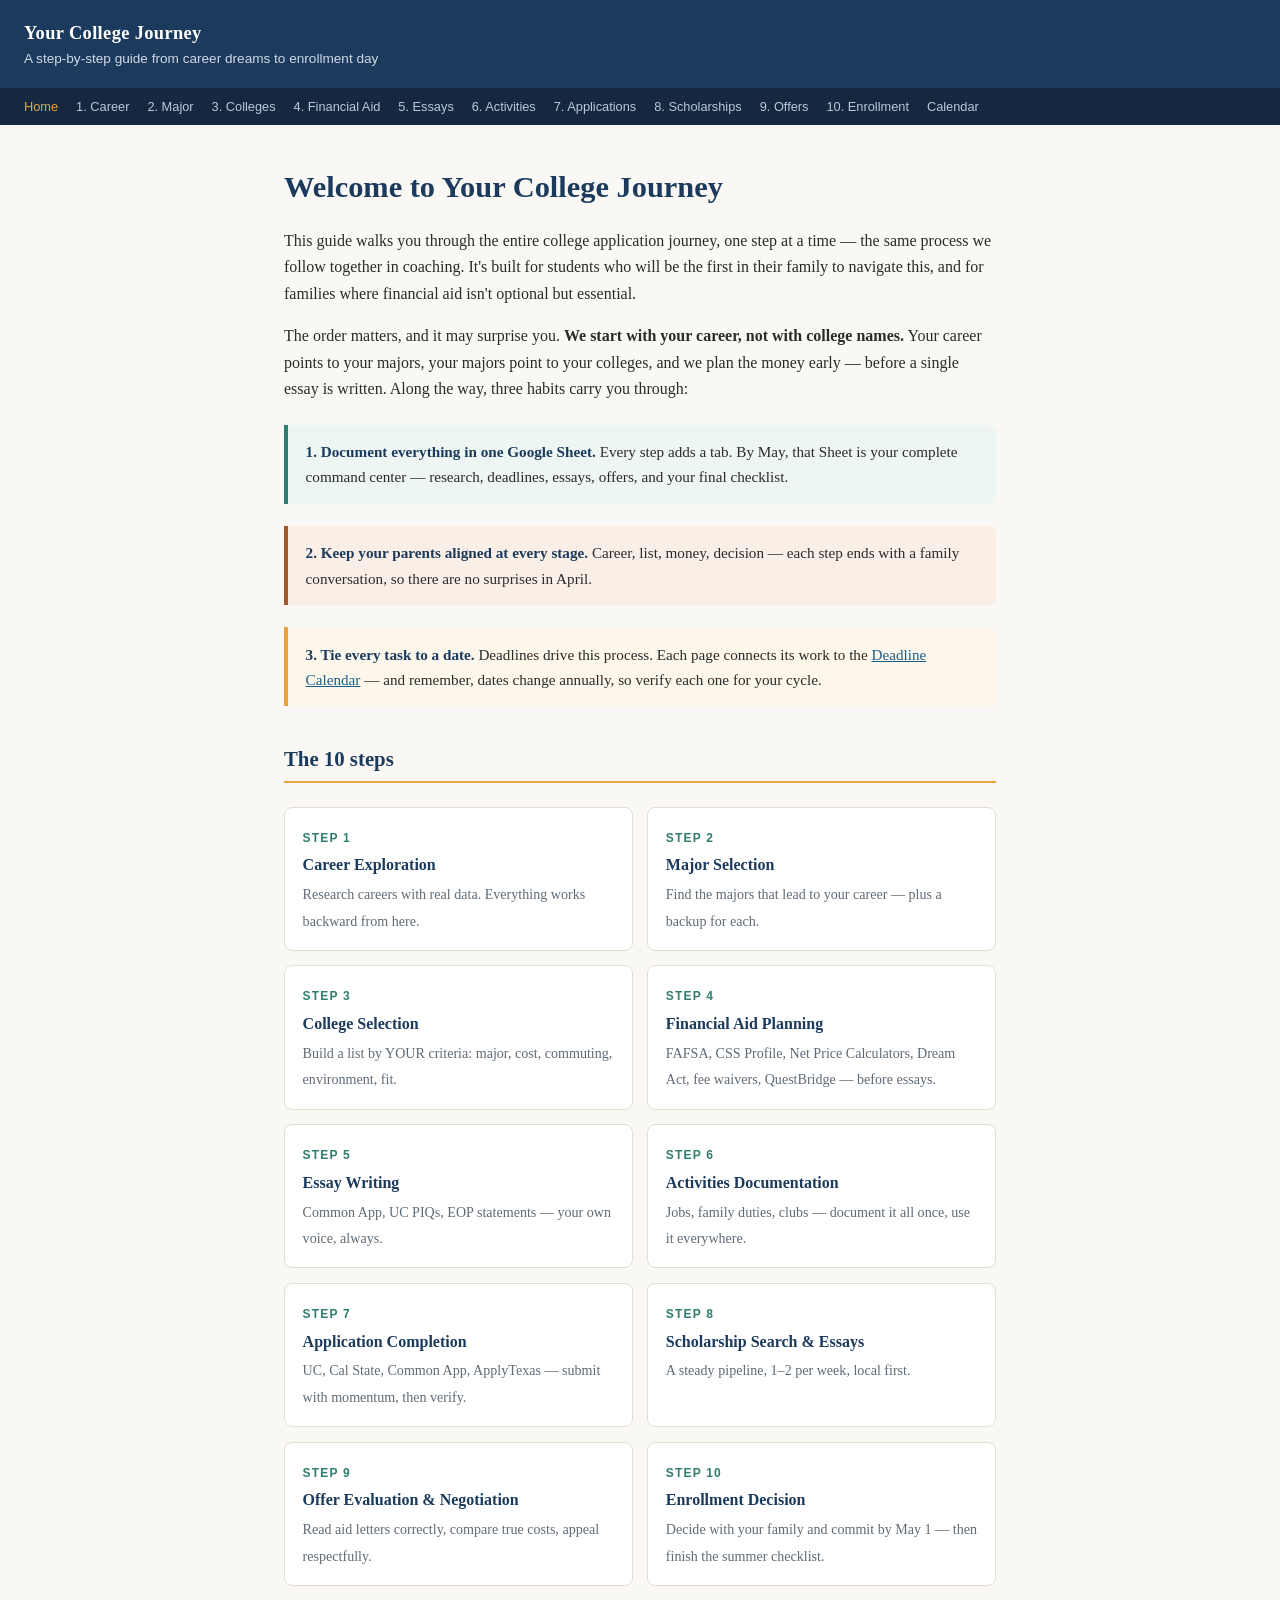
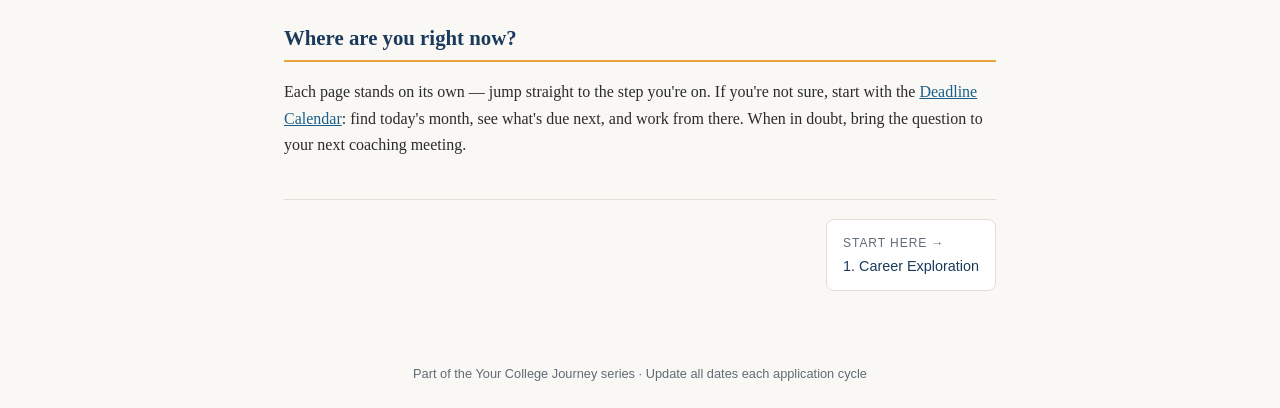
==== index.html @ cbc1ec45 "Initial version v0.0.0 Initial version created by Claude Cowork (Fable 5)" ====
<!DOCTYPE html>
<html lang="en">
<head>
<meta charset="UTF-8">
<meta name="viewport" content="width=device-width, initial-scale=1.0">
<title>Your College Journey — Home</title>
<link rel="stylesheet" href="styles.css">
</head>
<body>
<header class="site">
  <div class="brand"><a href="index.html">Your College Journey</a></div>
  <div class="tagline">A step-by-step guide from career dreams to enrollment day</div>
</header>
<nav class="steps">
  <a href="index.html" class="current">Home</a>
  <a href="01-career-exploration.html">1. Career</a>
  <a href="02-major-selection.html">2. Major</a>
  <a href="03-college-selection.html">3. Colleges</a>
  <a href="04-financial-aid.html">4. Financial Aid</a>
  <a href="05-essay-writing.html">5. Essays</a>
  <a href="06-activities.html">6. Activities</a>
  <a href="07-application-completion.html">7. Applications</a>
  <a href="08-scholarships.html">8. Scholarships</a>
  <a href="09-offer-evaluation.html">9. Offers</a>
  <a href="10-enrollment.html">10. Enrollment</a>
  <a href="deadline-calendar.html">Calendar</a>
</nav>
<main>
<h1>Welcome to Your College Journey</h1>
<p>This guide walks you through the entire college application journey, one step at a time — the same process we follow together in coaching. It's built for students who will be the first in their family to navigate this, and for families where financial aid isn't optional but essential.</p>
<p>The order matters, and it may surprise you. <strong>We start with your career, not with college names.</strong> Your career points to your majors, your majors point to your colleges, and we plan the money early — before a single essay is written. Along the way, three habits carry you through:</p>

<div class="callout sheet"><strong>1. Document everything in one Google Sheet.</strong> Every step adds a tab. By May, that Sheet is your complete command center — research, deadlines, essays, offers, and your final checklist.</div>
<div class="callout family"><strong>2. Keep your parents aligned at every stage.</strong> Career, list, money, decision — each step ends with a family conversation, so there are no surprises in April.</div>
<div class="callout"><strong>3. Tie every task to a date.</strong> Deadlines drive this process. Each page connects its work to the <a href="deadline-calendar.html">Deadline Calendar</a> — and remember, dates change annually, so verify each one for your cycle.</div>

<h2>The 10 steps</h2>
<div class="stage-grid">
  <a class="stage-card" href="01-career-exploration.html"><span class="num">Step 1</span><span class="name">Career Exploration</span><span class="desc">Research careers with real data. Everything works backward from here.</span></a>
  <a class="stage-card" href="02-major-selection.html"><span class="num">Step 2</span><span class="name">Major Selection</span><span class="desc">Find the majors that lead to your career — plus a backup for each.</span></a>
  <a class="stage-card" href="03-college-selection.html"><span class="num">Step 3</span><span class="name">College Selection</span><span class="desc">Build a list by YOUR criteria: major, cost, commuting, environment, fit.</span></a>
  <a class="stage-card" href="04-financial-aid.html"><span class="num">Step 4</span><span class="name">Financial Aid Planning</span><span class="desc">FAFSA, CSS Profile, Net Price Calculators, Dream Act, fee waivers, QuestBridge — before essays.</span></a>
  <a class="stage-card" href="05-essay-writing.html"><span class="num">Step 5</span><span class="name">Essay Writing</span><span class="desc">Common App, UC PIQs, EOP statements — your own voice, always.</span></a>
  <a class="stage-card" href="06-activities.html"><span class="num">Step 6</span><span class="name">Activities Documentation</span><span class="desc">Jobs, family duties, clubs — document it all once, use it everywhere.</span></a>
  <a class="stage-card" href="07-application-completion.html"><span class="num">Step 7</span><span class="name">Application Completion</span><span class="desc">UC, Cal State, Common App, ApplyTexas — submit with momentum, then verify.</span></a>
  <a class="stage-card" href="08-scholarships.html"><span class="num">Step 8</span><span class="name">Scholarship Search &amp; Essays</span><span class="desc">A steady pipeline, 1–2 per week, local first.</span></a>
  <a class="stage-card" href="09-offer-evaluation.html"><span class="num">Step 9</span><span class="name">Offer Evaluation &amp; Negotiation</span><span class="desc">Read aid letters correctly, compare true costs, appeal respectfully.</span></a>
  <a class="stage-card" href="10-enrollment.html"><span class="num">Step 10</span><span class="name">Enrollment Decision</span><span class="desc">Decide with your family and commit by May 1 — then finish the summer checklist.</span></a>
</div>

<h2>Where are you right now?</h2>
<p>Each page stands on its own — jump straight to the step you're on. If you're not sure, start with the <a href="deadline-calendar.html">Deadline Calendar</a>: find today's month, see what's due next, and work from there. When in doubt, bring the question to your next coaching meeting.</p>

<div class="prevnext">
  <a href="01-career-exploration.html" style="margin-left:auto;"><span class="dir">Start here &rarr;</span><br>1. Career Exploration</a>
</div>
</main>
<footer class="site">Part of the Your College Journey series &middot; Update all dates each application cycle</footer>
</body>
</html>
---- styles.css ----
/* College Journey — shared styles */
:root {
  --navy: #1b3a5c;
  --gold: #e8a33d;
  --teal: #2e7d6e;
  --bg: #faf8f4;
  --card: #ffffff;
  --text: #2b2b2b;
  --muted: #5f6b76;
  --border: #e3ded4;
}

* { box-sizing: border-box; }

body {
  margin: 0;
  font-family: Georgia, "Times New Roman", serif;
  background: var(--bg);
  color: var(--text);
  line-height: 1.65;
}

header.site {
  background: var(--navy);
  color: #fff;
  padding: 1.1rem 1.5rem;
}
header.site a { color: #fff; text-decoration: none; }
header.site .brand {
  font-size: 1.15rem;
  font-weight: bold;
  letter-spacing: 0.02em;
}
header.site .tagline {
  font-size: 0.85rem;
  color: #cfdae6;
  font-family: "Helvetica Neue", Arial, sans-serif;
}

nav.steps {
  background: #14293f;
  padding: 0.5rem 1.5rem;
  font-family: "Helvetica Neue", Arial, sans-serif;
  font-size: 0.8rem;
}
nav.steps a {
  color: #b8c9da;
  text-decoration: none;
  margin-right: 0.9rem;
  white-space: nowrap;
}
nav.steps a:hover, nav.steps a.current { color: var(--gold); }

main {
  max-width: 760px;
  margin: 0 auto;
  padding: 2rem 1.5rem 3rem;
}

.step-label {
  font-family: "Helvetica Neue", Arial, sans-serif;
  font-size: 0.8rem;
  text-transform: uppercase;
  letter-spacing: 0.12em;
  color: var(--teal);
  font-weight: bold;
}

h1 { font-size: 1.9rem; color: var(--navy); margin: 0.3rem 0 1rem; }
h2 { font-size: 1.3rem; color: var(--navy); margin-top: 2.2rem; border-bottom: 2px solid var(--gold); padding-bottom: 0.3rem; }
h3 { font-size: 1.05rem; color: var(--navy); }

a { color: #1a5f8a; }

.callout {
  border-left: 4px solid var(--gold);
  background: #fdf6ea;
  padding: 0.9rem 1.1rem;
  margin: 1.4rem 0;
  border-radius: 0 6px 6px 0;
  font-size: 0.95rem;
}
.callout.sheet { border-left-color: var(--teal); background: #eef6f3; }
.callout.family { border-left-color: #a05a2c; background: #f9efe6; }
.callout strong { color: var(--navy); }

ol.actions { padding-left: 1.3rem; }
ol.actions > li { margin-bottom: 1rem; }
ol.actions > li::marker { font-weight: bold; color: var(--teal); }

.resource {
  background: var(--card);
  border: 1px solid var(--border);
  border-radius: 8px;
  padding: 0.9rem 1.1rem;
  margin-bottom: 0.9rem;
}
.resource .rname { font-weight: bold; color: var(--navy); }
.resource .rwhy { font-size: 0.93rem; color: var(--muted); margin-top: 0.2rem; }

table.timeline {
  width: 100%;
  border-collapse: collapse;
  font-size: 0.92rem;
  font-family: "Helvetica Neue", Arial, sans-serif;
  margin: 1rem 0 1.6rem;
}
table.timeline th {
  background: var(--navy);
  color: #fff;
  text-align: left;
  padding: 0.5rem 0.7rem;
}
table.timeline td {
  border: 1px solid var(--border);
  padding: 0.5rem 0.7rem;
  vertical-align: top;
  background: #fff;
}
table.timeline tr.season td { background: #eef2f6; font-weight: bold; color: var(--navy); }

.prevnext {
  display: flex;
  justify-content: space-between;
  gap: 1rem;
  margin-top: 2.5rem;
  border-top: 1px solid var(--border);
  padding-top: 1.2rem;
  font-family: "Helvetica Neue", Arial, sans-serif;
  font-size: 0.9rem;
}
.prevnext a {
  text-decoration: none;
  color: var(--navy);
  background: #fff;
  border: 1px solid var(--border);
  border-radius: 8px;
  padding: 0.7rem 1rem;
  max-width: 48%;
}
.prevnext a:hover { border-color: var(--gold); }
.prevnext .dir { font-size: 0.75rem; text-transform: uppercase; letter-spacing: 0.08em; color: var(--muted); }

footer.site {
  text-align: center;
  font-size: 0.8rem;
  color: var(--muted);
  padding: 1.5rem;
  font-family: "Helvetica Neue", Arial, sans-serif;
}

/* Index page cards */
.stage-grid { display: grid; grid-template-columns: 1fr 1fr; gap: 0.9rem; margin-top: 1.5rem; }
@media (max-width: 620px) { .stage-grid { grid-template-columns: 1fr; } }
.stage-card {
  display: block;
  background: var(--card);
  border: 1px solid var(--border);
  border-radius: 8px;
  padding: 1rem 1.1rem;
  text-decoration: none;
  color: var(--text);
}
.stage-card:hover { border-color: var(--gold); }
.stage-card .num {
  font-family: "Helvetica Neue", Arial, sans-serif;
  font-size: 0.75rem;
  font-weight: bold;
  color: var(--teal);
  text-transform: uppercase;
  letter-spacing: 0.1em;
}
.stage-card .name { font-weight: bold; color: var(--navy); display: block; margin: 0.15rem 0; }
.stage-card .desc { font-size: 0.88rem; color: var(--muted); }
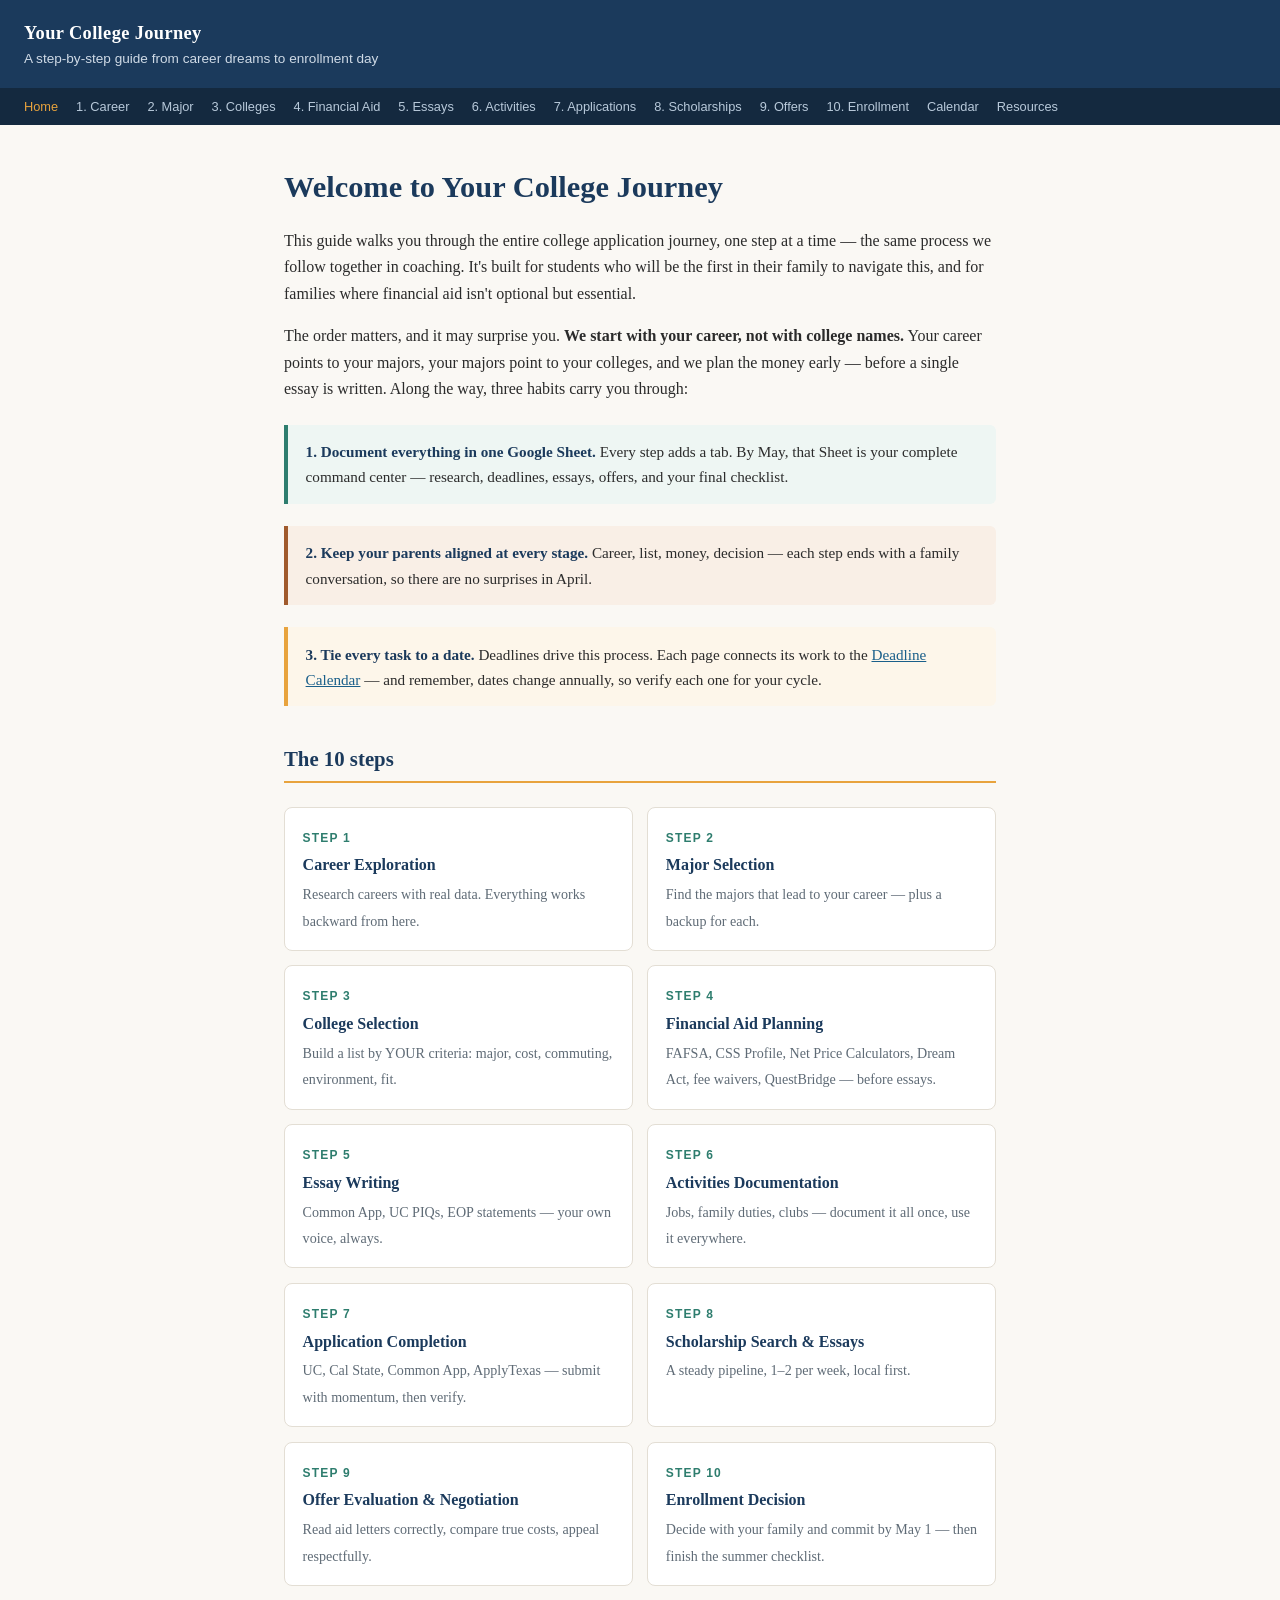
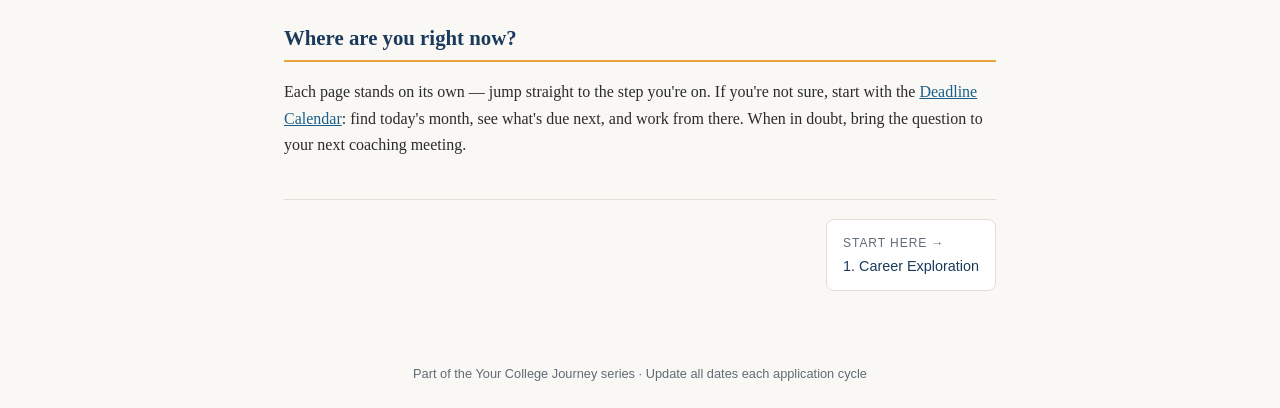
==== commit e779a357: "v0.1.0 resource page added Added a new resource page." ====
--- a/index.html
+++ b/index.html
@@ -24,6 +24,7 @@
   <a href="09-offer-evaluation.html">9. Offers</a>
   <a href="10-enrollment.html">10. Enrollment</a>
   <a href="deadline-calendar.html">Calendar</a>
+  <a href="resources.html">Resources</a>
 </nav>
 <main>
 <h1>Welcome to Your College Journey</h1>
